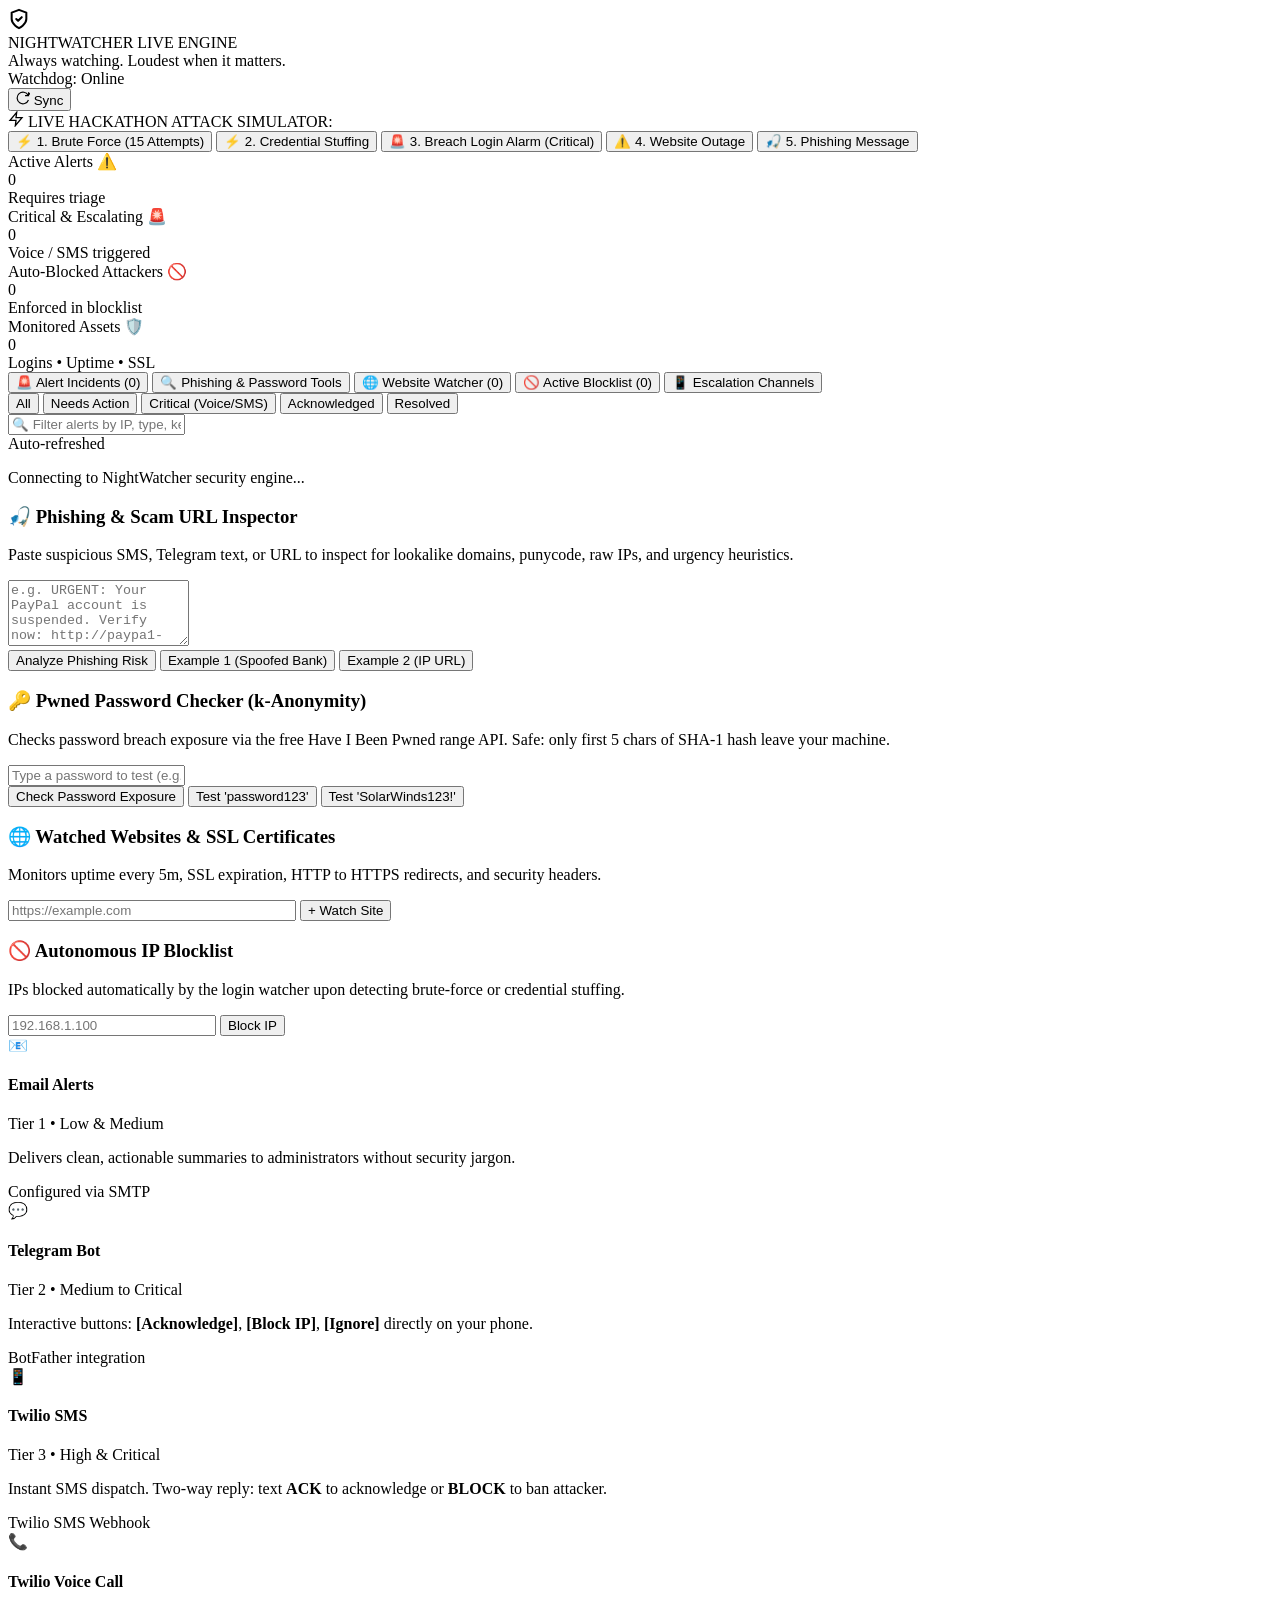
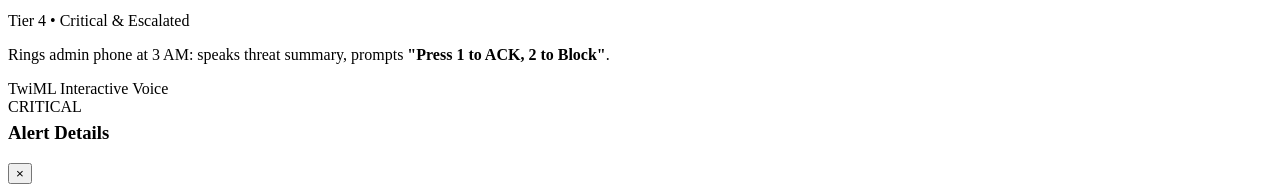
==== app/dashboard/templates/index.html @ 1081cd47 "docs: master audit, decision records, and audit tooling" ====
<!DOCTYPE html>
<html lang="en">
<head>
  <meta charset="UTF-8">
  <meta name="viewport" content="width=device-width, initial-scale=1.0">
  <title>NightWatcher — Always Watching. Loudest When It Matters.</title>
  <link rel="preconnect" href="https://fonts.googleapis.com">
  <link rel="preconnect" href="https://fonts.gstatic.com" crossorigin>
  <link href="https://fonts.googleapis.com/css2?family=Plus+Jakarta+Sans:wght@400;500;600;700;800&family=JetBrains+Mono:wght@400;500;600&display=swap" rel="stylesheet">
  <link rel="stylesheet" href="/static/style.css">
</head>
<body>
  <div class="app-layout">
    <!-- Top Navigation Bar -->
    <header class="top-nav">
      <div class="brand">
        <div class="logo-shield">
          <svg viewBox="0 0 24 24" width="22" height="22" fill="none" stroke="currentColor" stroke-width="2.2" stroke-linecap="round" stroke-linejoin="round">
            <path d="M12 22s8-4 8-10V5l-8-3-8 3v7c0 6 8 10 8 10z"/>
            <path d="m9 12 2 2 4-4"/>
          </svg>
        </div>
        <div>
          <div class="brand-title">
            <span class="brand-name">NIGHTWATCHER</span>
            <span class="badge-live"><span class="pulse-dot"></span> LIVE ENGINE</span>
          </div>
          <div class="brand-sub">Always watching. Loudest when it matters.</div>
        </div>
      </div>

      <div class="nav-controls">
        <div class="status-indicator online">
          <span class="status-ring"></span>
          <span>Watchdog: Online</span>
        </div>
        <button id="btn-refresh" class="btn btn-secondary btn-sm" onclick="fetchDashboardData()">
          <svg viewBox="0 0 24 24" width="14" height="14" fill="none" stroke="currentColor" stroke-width="2">
            <path d="M21.5 2v6h-6M21.34 15.57a10 10 0 1 1-.57-8.38l5.67-5.67"/>
          </svg>
          Sync
        </button>
      </div>
    </header>

    <!-- Hackathon Demo Simulation Bar -->
    <section class="demo-bar">
      <div class="demo-bar-label">
        <svg viewBox="0 0 24 24" width="16" height="16" fill="none" stroke="currentColor" stroke-width="2">
          <polygon points="13 2 3 14 12 14 11 22 21 10 12 10 13 2"/>
        </svg>
        <span>LIVE HACKATHON ATTACK SIMULATOR:</span>
      </div>
      <div class="demo-actions">
        <button class="btn btn-demo btn-demo-brute" onclick="runAttackSim('brute_force')">
          ⚡ 1. Brute Force (15 Attempts)
        </button>
        <button class="btn btn-demo btn-demo-stuff" onclick="runAttackSim('credential_stuffing')">
          ⚡ 2. Credential Stuffing
        </button>
        <button class="btn btn-demo btn-demo-crit" onclick="runAttackSim('login_success_after_brute')">
          🚨 3. Breach Login Alarm (Critical)
        </button>
        <button class="btn btn-demo btn-demo-down" onclick="runAttackSim('site_down')">
          ⚠️ 4. Website Outage
        </button>
        <button class="btn btn-demo btn-demo-phish" onclick="runAttackSim('phishing')">
          🎣 5. Phishing Message
        </button>
      </div>
    </section>

    <!-- Metrics Stat Cards -->
    <section class="metrics-grid">
      <div class="metric-card active-card">
        <div class="metric-header">
          <span class="metric-title">Active Alerts</span>
          <span class="metric-icon icon-yellow">⚠️</span>
        </div>
        <div class="metric-value" id="stat-active">0</div>
        <div class="metric-foot" id="stat-active-sub">Requires triage</div>
      </div>

      <div class="metric-card critical-card">
        <div class="metric-header">
          <span class="metric-title">Critical & Escalating</span>
          <span class="metric-icon icon-red">🚨</span>
        </div>
        <div class="metric-value" id="stat-critical">0</div>
        <div class="metric-foot" id="stat-escalation-sub">Voice / SMS triggered</div>
      </div>

      <div class="metric-card blocked-card">
        <div class="metric-header">
          <span class="metric-title">Auto-Blocked Attackers</span>
          <span class="metric-icon icon-purple">🚫</span>
        </div>
        <div class="metric-value" id="stat-blocked">0</div>
        <div class="metric-foot">Enforced in blocklist</div>
      </div>

      <div class="metric-card sites-card">
        <div class="metric-header">
          <span class="metric-title">Monitored Assets</span>
          <span class="metric-icon icon-green">🛡️</span>
        </div>
        <div class="metric-value" id="stat-sites">0</div>
        <div class="metric-foot" id="stat-sites-sub">Logins • Uptime • SSL</div>
      </div>
    </section>

    <!-- Main Content Navigation Tabs -->
    <div class="tab-nav">
      <button class="tab-btn active" onclick="switchTab('tab-alerts')">
        🚨 Alert Incidents (<span id="tab-count-alerts">0</span>)
      </button>
      <button class="tab-btn" onclick="switchTab('tab-tools')">
        🔍 Phishing & Password Tools
      </button>
      <button class="tab-btn" onclick="switchTab('tab-sites')">
        🌐 Website Watcher (<span id="tab-count-sites">0</span>)
      </button>
      <button class="tab-btn" onclick="switchTab('tab-blocklist')">
        🚫 Active Blocklist (<span id="tab-count-block">0</span>)
      </button>
      <button class="tab-btn" onclick="switchTab('tab-channels')">
        📱 Escalation Channels
      </button>
    </div>

    <!-- TAB 1: ALERTS FEED -->
    <main id="tab-alerts" class="tab-panel active">
      <div class="panel-header">
        <div class="filter-group">
          <button class="filter-pill active" onclick="filterAlerts('all')">All</button>
          <button class="filter-pill" onclick="filterAlerts('active')">Needs Action</button>
          <button class="filter-pill" onclick="filterAlerts('critical')">Critical (Voice/SMS)</button>
          <button class="filter-pill" onclick="filterAlerts('acknowledged')">Acknowledged</button>
          <button class="filter-pill" onclick="filterAlerts('resolved')">Resolved</button>
        </div>
        <div class="search-box">
          <input type="text" id="alert-search-input" placeholder="🔍 Filter alerts by IP, type, keyword..." class="form-input search-input" oninput="handleAlertSearch(this.value)">
        </div>
        <div class="feed-status-text" id="feed-last-updated">Auto-refreshed</div>
      </div>

      <div id="alerts-container" class="alerts-list">
        <div class="loading-state">
          <div class="spinner"></div>
          <p>Connecting to NightWatcher security engine...</p>
        </div>
      </div>
    </main>

    <!-- TAB 2: INTERACTIVE TOOLS -->
    <div id="tab-tools" class="tab-panel">
      <div class="tools-grid">
        <!-- Phishing Inspector -->
        <div class="tool-card">
          <div class="tool-head">
            <h3>🎣 Phishing & Scam URL Inspector</h3>
            <p>Paste suspicious SMS, Telegram text, or URL to inspect for lookalike domains, punycode, raw IPs, and urgency heuristics.</p>
          </div>
          <div class="tool-body">
            <textarea id="phish-input" placeholder="e.g. URGENT: Your PayPal account is suspended. Verify now: http://paypa1-secure-login.xyz/auth" rows="4"></textarea>
            <div class="tool-action-row">
              <button class="btn btn-primary" onclick="inspectPhishing()">
                Analyze Phishing Risk
              </button>
              <button class="btn btn-secondary btn-sm" onclick="setPhishExample(1)">Example 1 (Spoofed Bank)</button>
              <button class="btn btn-secondary btn-sm" onclick="setPhishExample(2)">Example 2 (IP URL)</button>
            </div>
            <div id="phish-result" class="tool-output-box" style="display: none;"></div>
          </div>
        </div>

        <!-- Password Pwned Checker -->
        <div class="tool-card">
          <div class="tool-head">
            <h3>🔑 Pwned Password Checker (k-Anonymity)</h3>
            <p>Checks password breach exposure via the free Have I Been Pwned range API. Safe: only first 5 chars of SHA-1 hash leave your machine.</p>
          </div>
          <div class="tool-body">
            <input type="text" id="pwd-input" placeholder="Type a password to test (e.g. password123, hunter2, Tr0ub4dor&3)" class="form-input">
            <div class="tool-action-row">
              <button class="btn btn-primary" onclick="inspectPassword()">
                Check Password Exposure
              </button>
              <button class="btn btn-secondary btn-sm" onclick="setPwdExample('password123')">Test 'password123'</button>
              <button class="btn btn-secondary btn-sm" onclick="setPwdExample('SolarWinds123!')">Test 'SolarWinds123!'</button>
            </div>
            <div id="pwd-result" class="tool-output-box" style="display: none;"></div>
          </div>
        </div>
      </div>
    </div>

    <!-- TAB 3: WEBSITES -->
    <div id="tab-sites" class="tab-panel">
      <div class="card p-20 mb-20">
        <div class="flex-between">
          <div>
            <h3>🌐 Watched Websites & SSL Certificates</h3>
            <p class="text-muted">Monitors uptime every 5m, SSL expiration, HTTP to HTTPS redirects, and security headers.</p>
          </div>
          <div class="flex-gap">
            <input type="text" id="new-site-url" placeholder="https://example.com" class="form-input" style="width:280px;">
            <button class="btn btn-primary" onclick="addWatchedSite()">+ Watch Site</button>
          </div>
        </div>
      </div>
      <div id="sites-container" class="sites-grid"></div>
    </div>

    <!-- TAB 4: BLOCKLIST -->
    <div id="tab-blocklist" class="tab-panel">
      <div class="card p-20 mb-20">
        <div class="flex-between">
          <div>
            <h3>🚫 Autonomous IP Blocklist</h3>
            <p class="text-muted">IPs blocked automatically by the login watcher upon detecting brute-force or credential stuffing.</p>
          </div>
          <div class="flex-gap">
            <input type="text" id="manual-block-ip" placeholder="192.168.1.100" class="form-input" style="width:200px;">
            <button class="btn btn-danger" onclick="manualBlockIP()">Block IP</button>
          </div>
        </div>
      </div>
      <div id="blocklist-container"></div>
    </div>

    <!-- TAB 5: ESCALATION CHANNELS -->
    <div id="tab-channels" class="tab-panel">
      <div class="channels-matrix">
        <div class="channel-card">
          <div class="channel-icon icon-blue">📧</div>
          <h4>Email Alerts</h4>
          <span class="channel-badge tier-low">Tier 1 • Low & Medium</span>
          <p>Delivers clean, actionable summaries to administrators without security jargon.</p>
          <div class="channel-status" id="cfg-email-status">Configured via SMTP</div>
        </div>

        <div class="channel-card">
          <div class="channel-icon icon-yellow">💬</div>
          <h4>Telegram Bot</h4>
          <span class="channel-badge tier-med">Tier 2 • Medium to Critical</span>
          <p>Interactive buttons: <b>[Acknowledge]</b>, <b>[Block IP]</b>, <b>[Ignore]</b> directly on your phone.</p>
          <div class="channel-status" id="cfg-tg-status">BotFather integration</div>
        </div>

        <div class="channel-card">
          <div class="channel-icon icon-orange">📱</div>
          <h4>Twilio SMS</h4>
          <span class="channel-badge tier-high">Tier 3 • High & Critical</span>
          <p>Instant SMS dispatch. Two-way reply: text <b>ACK</b> to acknowledge or <b>BLOCK</b> to ban attacker.</p>
          <div class="channel-status" id="cfg-sms-status">Twilio SMS Webhook</div>
        </div>

        <div class="channel-card">
          <div class="channel-icon icon-red">📞</div>
          <h4>Twilio Voice Call</h4>
          <span class="channel-badge tier-crit">Tier 4 • Critical & Escalated</span>
          <p>Rings admin phone at 3 AM: speaks threat summary, prompts <b>"Press 1 to ACK, 2 to Block"</b>.</p>
          <div class="channel-status" id="cfg-voice-status">TwiML Interactive Voice</div>
        </div>
      </div>
    </div>

  </div>

  <!-- Detail Modal -->
  <div id="alert-modal" class="modal-backdrop" onclick="closeModal(event)">
    <div class="modal-window" onclick="event.stopPropagation()">
      <div class="modal-header">
        <div>
          <span id="modal-severity-badge" class="severity-badge">CRITICAL</span>
          <h3 id="modal-title" style="margin-top:6px;">Alert Details</h3>
        </div>
        <button class="btn-close" onclick="closeModal()">&times;</button>
      </div>
      <div class="modal-body" id="modal-content"></div>
      <div class="modal-footer" id="modal-actions"></div>
    </div>
  </div>

  <div id="toast-container" class="toast-container"></div>

  <script src="/static/app.js"></script>
</body>
</html>
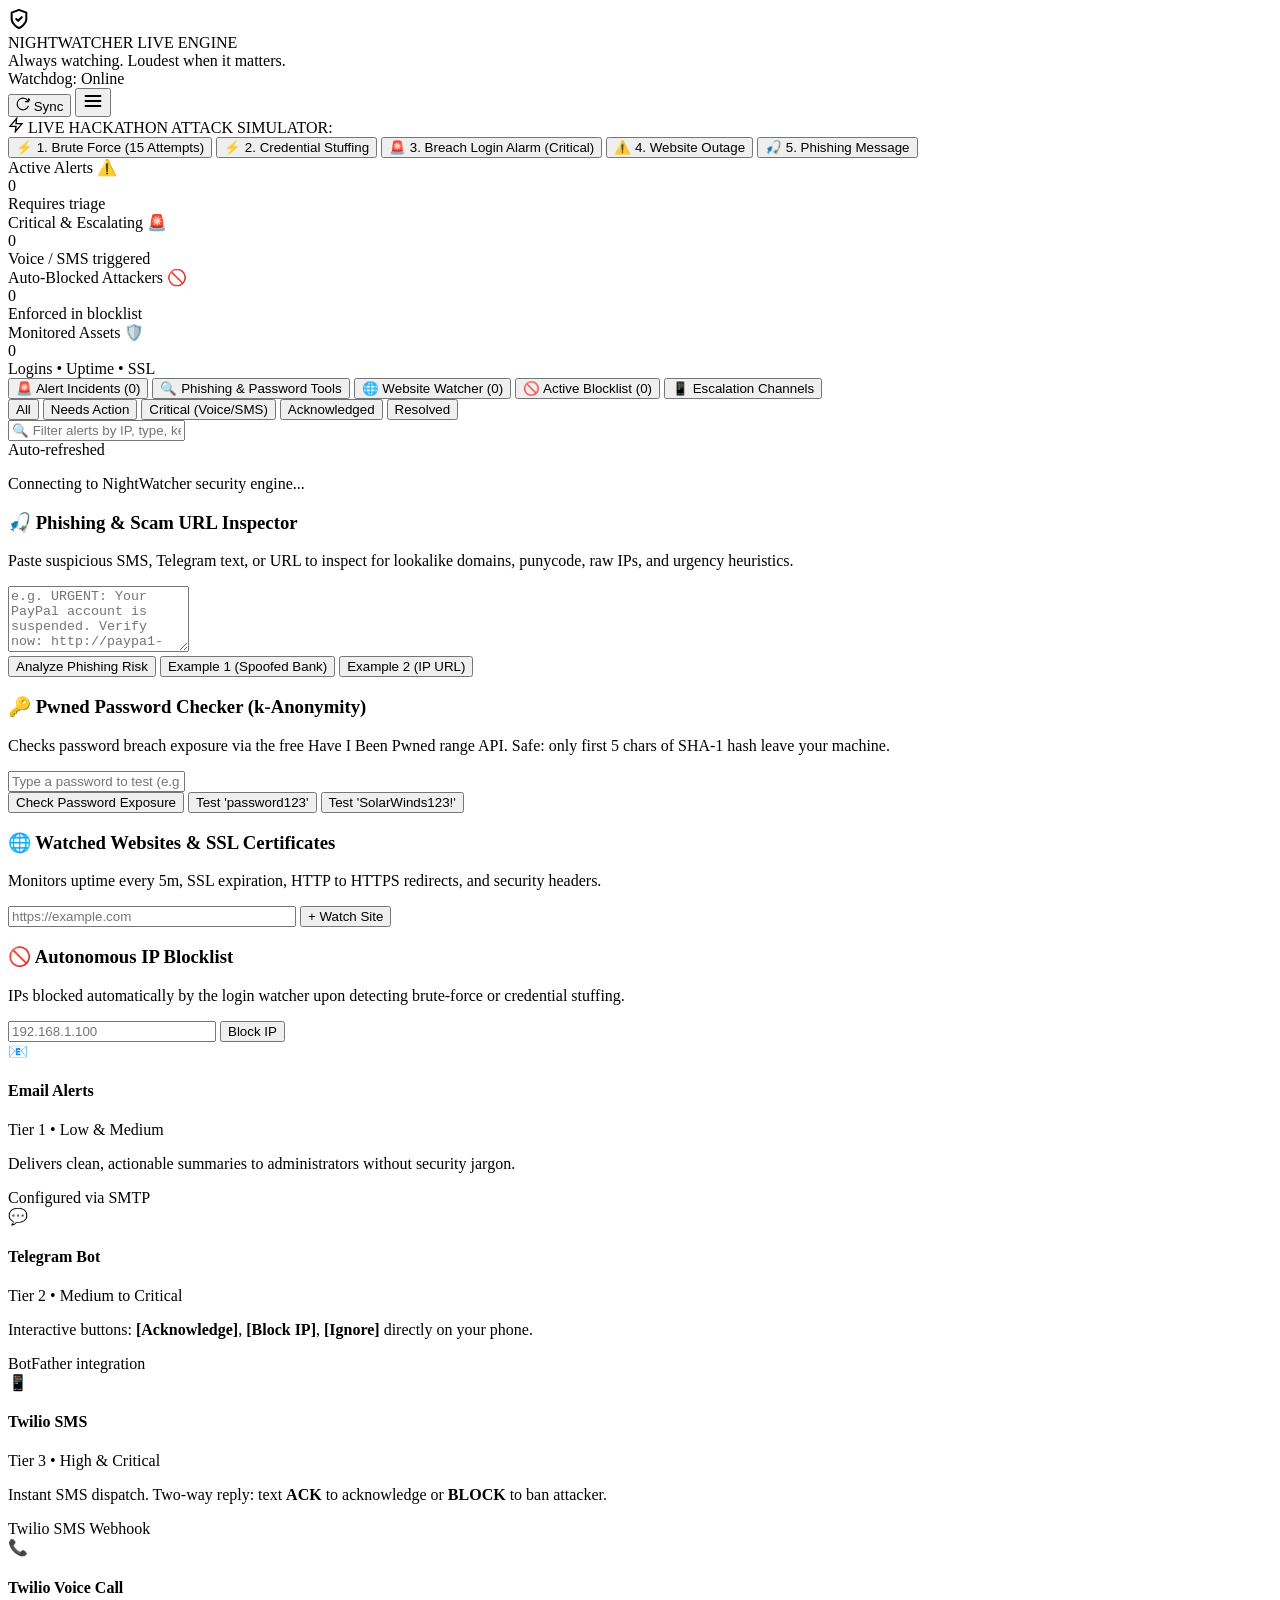
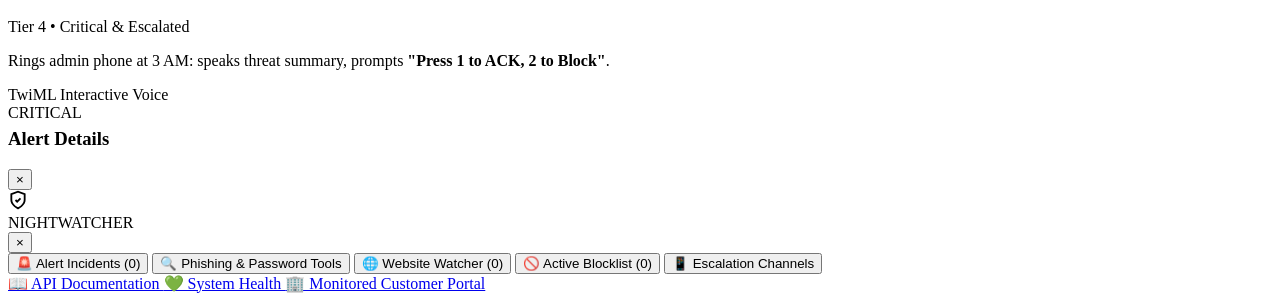
==== commit 3ff39a98: "feat(polish-a): layout, responsive overflow prevention, and mobile navigation drawer" ====
--- a/app/dashboard/templates/index.html
+++ b/app/dashboard/templates/index.html
@@ -40,6 +40,13 @@
           </svg>
           Sync
         </button>
+        <button id="btn-mobile-menu" class="btn-hamburger" onclick="toggleMobileMenu()" aria-label="Toggle Navigation Menu" aria-expanded="false">
+          <svg viewBox="0 0 24 24" width="20" height="20" fill="none" stroke="currentColor" stroke-width="2.2" stroke-linecap="round" stroke-linejoin="round">
+            <line x1="3" y1="12" x2="21" y2="12"></line>
+            <line x1="3" y1="6" x2="21" y2="6"></line>
+            <line x1="3" y1="18" x2="21" y2="18"></line>
+          </svg>
+        </button>
       </div>
     </header>
 
@@ -283,6 +290,50 @@
     </div>
   </div>
 
+  <!-- Mobile Navigation Drawer & Backdrop -->
+  <div id="mobile-drawer-overlay" class="drawer-overlay" onclick="closeMobileMenu()"></div>
+  <aside id="mobile-nav-drawer" class="mobile-drawer" aria-label="Mobile Navigation">
+    <div class="drawer-header">
+      <div class="brand">
+        <div class="logo-shield">
+          <svg viewBox="0 0 24 24" width="20" height="20" fill="none" stroke="currentColor" stroke-width="2.2">
+            <path d="M12 22s8-4 8-10V5l-8-3-8 3v7c0 6 8 10 8 10z"/>
+            <path d="m9 12 2 2 4-4"/>
+          </svg>
+        </div>
+        <span class="brand-name">NIGHTWATCHER</span>
+      </div>
+      <button class="btn-close" onclick="closeMobileMenu()" aria-label="Close navigation menu">&times;</button>
+    </div>
+    <nav class="drawer-links">
+      <button class="drawer-link active" onclick="switchTabAndClose('tab-alerts')">
+        🚨 Alert Incidents (<span id="drawer-count-alerts">0</span>)
+      </button>
+      <button class="drawer-link" onclick="switchTabAndClose('tab-tools')">
+        🔍 Phishing & Password Tools
+      </button>
+      <button class="drawer-link" onclick="switchTabAndClose('tab-sites')">
+        🌐 Website Watcher (<span id="drawer-count-sites">0</span>)
+      </button>
+      <button class="drawer-link" onclick="switchTabAndClose('tab-blocklist')">
+        🚫 Active Blocklist (<span id="drawer-count-block">0</span>)
+      </button>
+      <button class="drawer-link" onclick="switchTabAndClose('tab-channels')">
+        📱 Escalation Channels
+      </button>
+      <div class="drawer-divider"></div>
+      <a href="/docs" class="drawer-link external-link" target="_blank">
+        📖 API Documentation
+      </a>
+      <a href="/health" class="drawer-link external-link" target="_blank">
+        💚 System Health
+      </a>
+      <a href="http://localhost:8001/" class="drawer-link external-link" target="_blank">
+        🏢 Monitored Customer Portal
+      </a>
+    </nav>
+  </aside>
+
   <div id="toast-container" class="toast-container"></div>
 
   <script src="/static/app.js"></script>
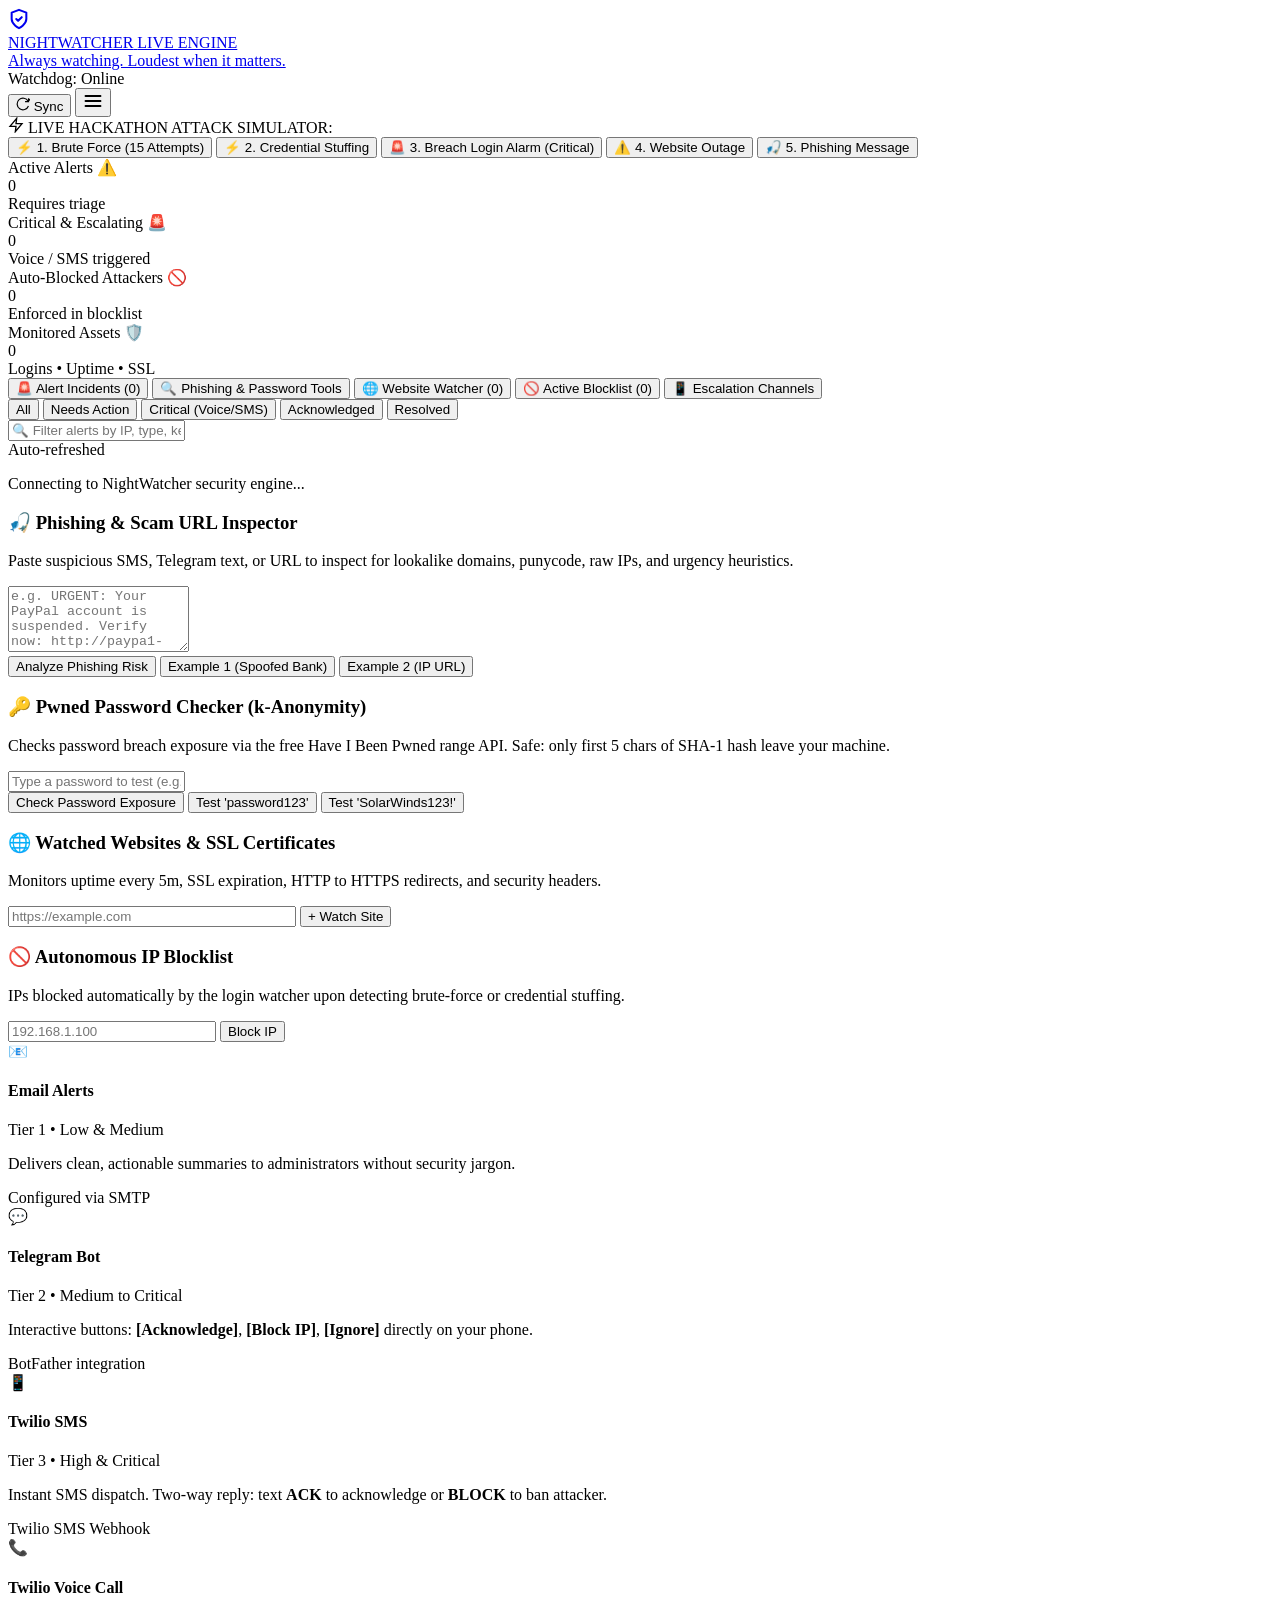
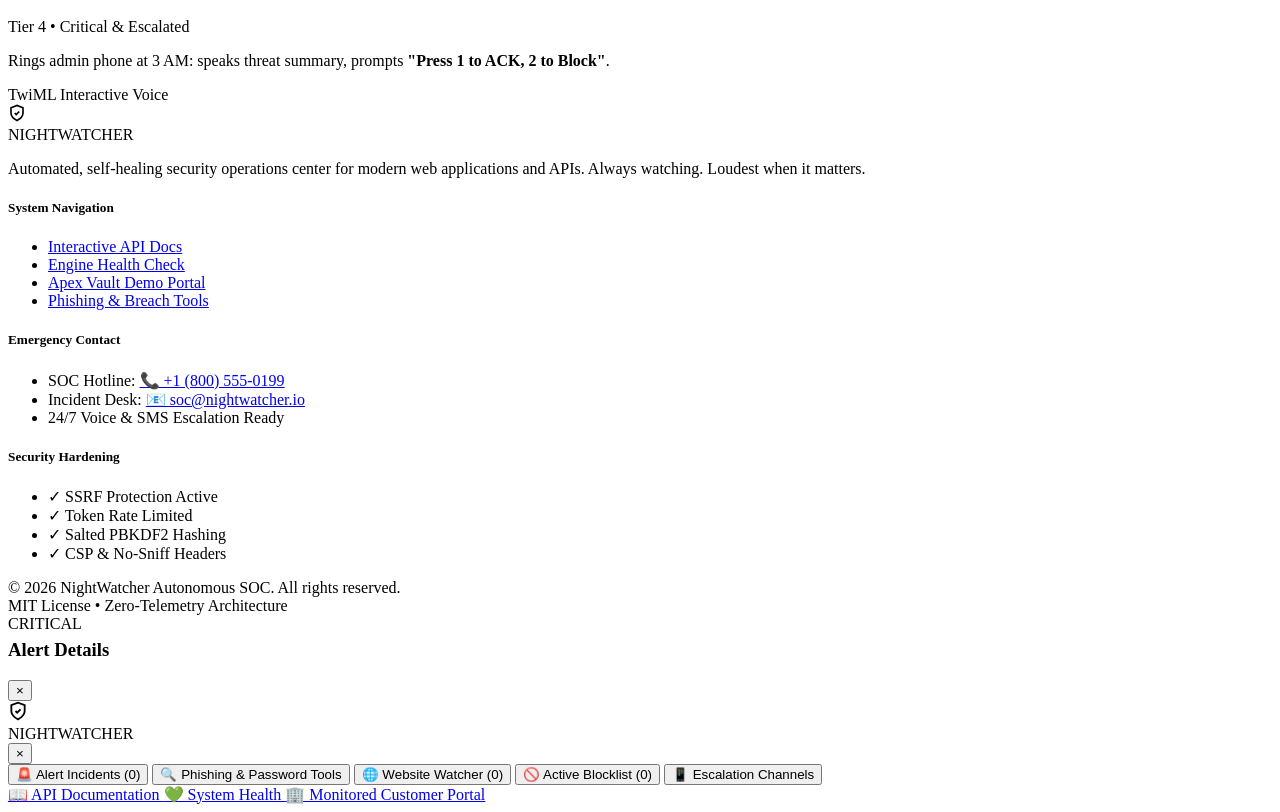
==== commit 1ec7c528: "feat(polish-b): favicon, clickable contacts, footer links, and clickable brand" ====
--- a/app/dashboard/templates/index.html
+++ b/app/dashboard/templates/index.html
@@ -3,7 +3,14 @@
 <head>
   <meta charset="UTF-8">
   <meta name="viewport" content="width=device-width, initial-scale=1.0">
+  <meta name="description" content="NightWatcher — Automated, self-healing security operations center. Monitors brute-force logins, website uptime & SSL, suspicious phishing messages, and leaked credentials with autonomous auto-blocking.">
+  <meta name="theme-color" content="#090d16">
+  <meta property="og:title" content="NightWatcher — Always Watching. Loudest When It Matters.">
+  <meta property="og:description" content="Autonomous cybersecurity watchdog with tiered escalation: Email, Telegram, SMS & Voice Calls.">
+  <meta property="og:type" content="website">
   <title>NightWatcher — Always Watching. Loudest When It Matters.</title>
+  <link rel="icon" type="image/svg+xml" href="/static/favicon.svg">
+  <link rel="alternate icon" href="/favicon.ico">
   <link rel="preconnect" href="https://fonts.googleapis.com">
   <link rel="preconnect" href="https://fonts.gstatic.com" crossorigin>
   <link href="https://fonts.googleapis.com/css2?family=Plus+Jakarta+Sans:wght@400;500;600;700;800&family=JetBrains+Mono:wght@400;500;600&display=swap" rel="stylesheet">
@@ -13,7 +20,7 @@
   <div class="app-layout">
     <!-- Top Navigation Bar -->
     <header class="top-nav">
-      <div class="brand">
+      <a href="/" class="brand" aria-label="NightWatcher Home — Return to top" onclick="if(window.location.pathname === '/' || window.location.pathname === '/dashboard') { window.scrollTo({top: 0, behavior: 'smooth'}); return false; }">
         <div class="logo-shield">
           <svg viewBox="0 0 24 24" width="22" height="22" fill="none" stroke="currentColor" stroke-width="2.2" stroke-linecap="round" stroke-linejoin="round">
             <path d="M12 22s8-4 8-10V5l-8-3-8 3v7c0 6 8 10 8 10z"/>
@@ -27,7 +34,7 @@
           </div>
           <div class="brand-sub">Always watching. Loudest when it matters.</div>
         </div>
-      </div>
+      </a>
 
       <div class="nav-controls">
         <div class="status-indicator online">
@@ -271,7 +278,67 @@
           <div class="channel-status" id="cfg-voice-status">TwiML Interactive Voice</div>
         </div>
       </div>
-    </div>
+    <!-- Modern Responsive Footer -->
+    <footer class="app-footer">
+      <div class="footer-grid">
+        <div class="footer-col brand-col">
+          <div class="footer-brand">
+            <div class="logo-shield-sm">
+              <svg viewBox="0 0 24 24" width="18" height="18" fill="none" stroke="currentColor" stroke-width="2.2">
+                <path d="M12 22s8-4 8-10V5l-8-3-8 3v7c0 6 8 10 8 10z"/>
+                <path d="m9 12 2 2 4-4"/>
+              </svg>
+            </div>
+            <span class="footer-brand-title">NIGHTWATCHER</span>
+          </div>
+          <p class="footer-desc">Automated, self-healing security operations center for modern web applications and APIs. Always watching. Loudest when it matters.</p>
+        </div>
+
+        <div class="footer-col">
+          <h5>System Navigation</h5>
+          <ul class="footer-links">
+            <li><a href="/docs" target="_blank" rel="noopener">Interactive API Docs</a></li>
+            <li><a href="/health" target="_blank" rel="noopener">Engine Health Check</a></li>
+            <li><a href="http://localhost:8001/" target="_blank" rel="noopener">Apex Vault Demo Portal</a></li>
+            <li><a href="#tab-tools" onclick="switchTab('tab-tools')">Phishing & Breach Tools</a></li>
+          </ul>
+        </div>
+
+        <div class="footer-col">
+          <h5>Emergency Contact</h5>
+          <ul class="footer-links">
+            <li>
+              <span class="contact-label">SOC Hotline:</span>
+              <a href="tel:+18005550199" class="contact-link" onclick="copyToClipboard('+18005550199', 'Hotline')">📞 +1 (800) 555-0199</a>
+            </li>
+            <li>
+              <span class="contact-label">Incident Desk:</span>
+              <a href="mailto:soc@nightwatcher.io?subject=NightWatcher%20Security%20Incident%20Report" class="contact-link">📧 soc@nightwatcher.io</a>
+            </li>
+            <li><span class="contact-sub">24/7 Voice & SMS Escalation Ready</span></li>
+          </ul>
+        </div>
+
+        <div class="footer-col">
+          <h5>Security Hardening</h5>
+          <ul class="footer-links">
+            <li><span class="badge-secure">✓ SSRF Protection Active</span></li>
+            <li><span class="badge-secure">✓ Token Rate Limited</span></li>
+            <li><span class="badge-secure">✓ Salted PBKDF2 Hashing</span></li>
+            <li><span class="badge-secure">✓ CSP & No-Sniff Headers</span></li>
+          </ul>
+        </div>
+      </div>
+
+      <div class="footer-bottom">
+        <div>© <span id="copyright-year">2026</span> NightWatcher Autonomous SOC. All rights reserved.</div>
+        <div class="footer-legal-links">
+          <span>MIT License</span>
+          <span>•</span>
+          <span>Zero-Telemetry Architecture</span>
+        </div>
+      </div>
+    </footer>
 
   </div>
 
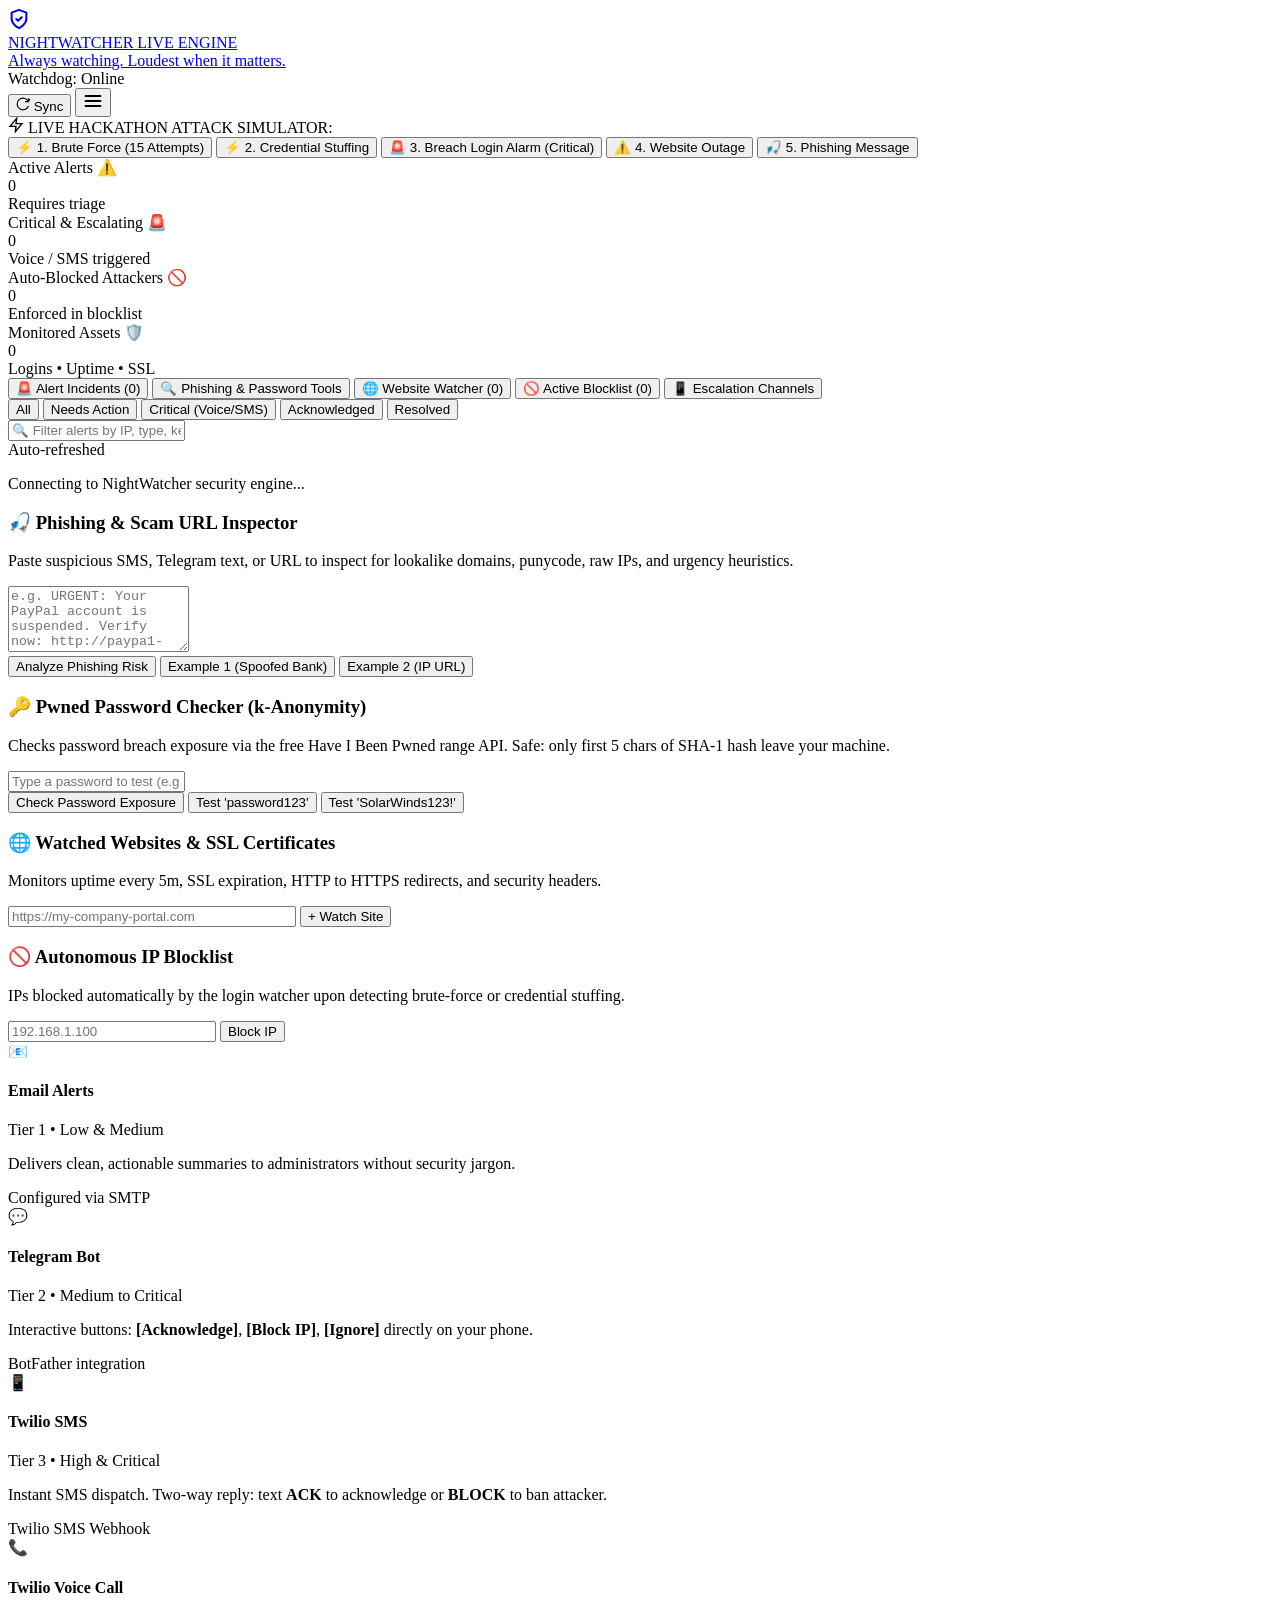
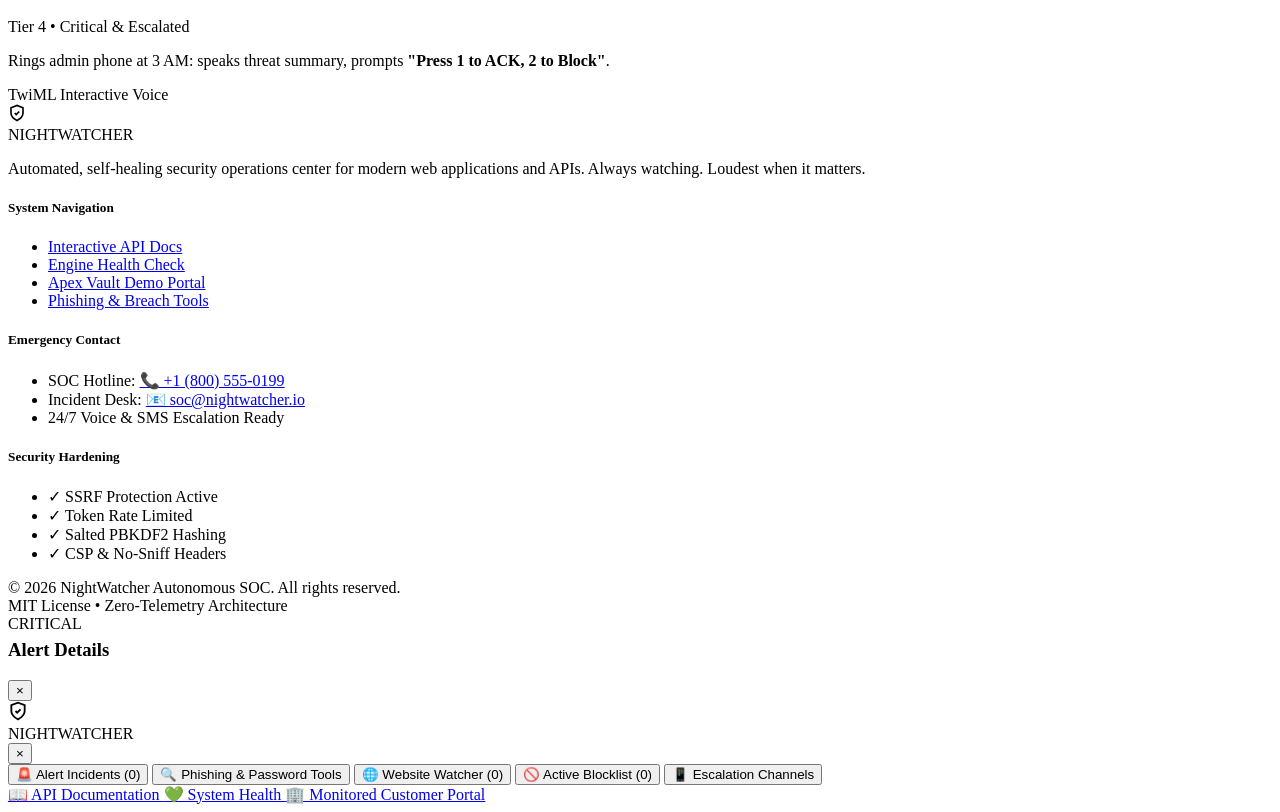
==== commit 9e315a1e: "feat(polish-d): dynamic titles, meta descriptions, dynamic copyright, and placeholder cleanup" ====
--- a/app/dashboard/templates/index.html
+++ b/app/dashboard/templates/index.html
@@ -218,7 +218,7 @@
             <p class="text-muted">Monitors uptime every 5m, SSL expiration, HTTP to HTTPS redirects, and security headers.</p>
           </div>
           <div class="flex-gap">
-            <input type="text" id="new-site-url" placeholder="https://example.com" class="form-input" style="width:280px;">
+            <input type="text" id="new-site-url" placeholder="https://my-company-portal.com" class="form-input" style="width:280px;">
             <button class="btn btn-primary" onclick="addWatchedSite()">+ Watch Site</button>
           </div>
         </div>
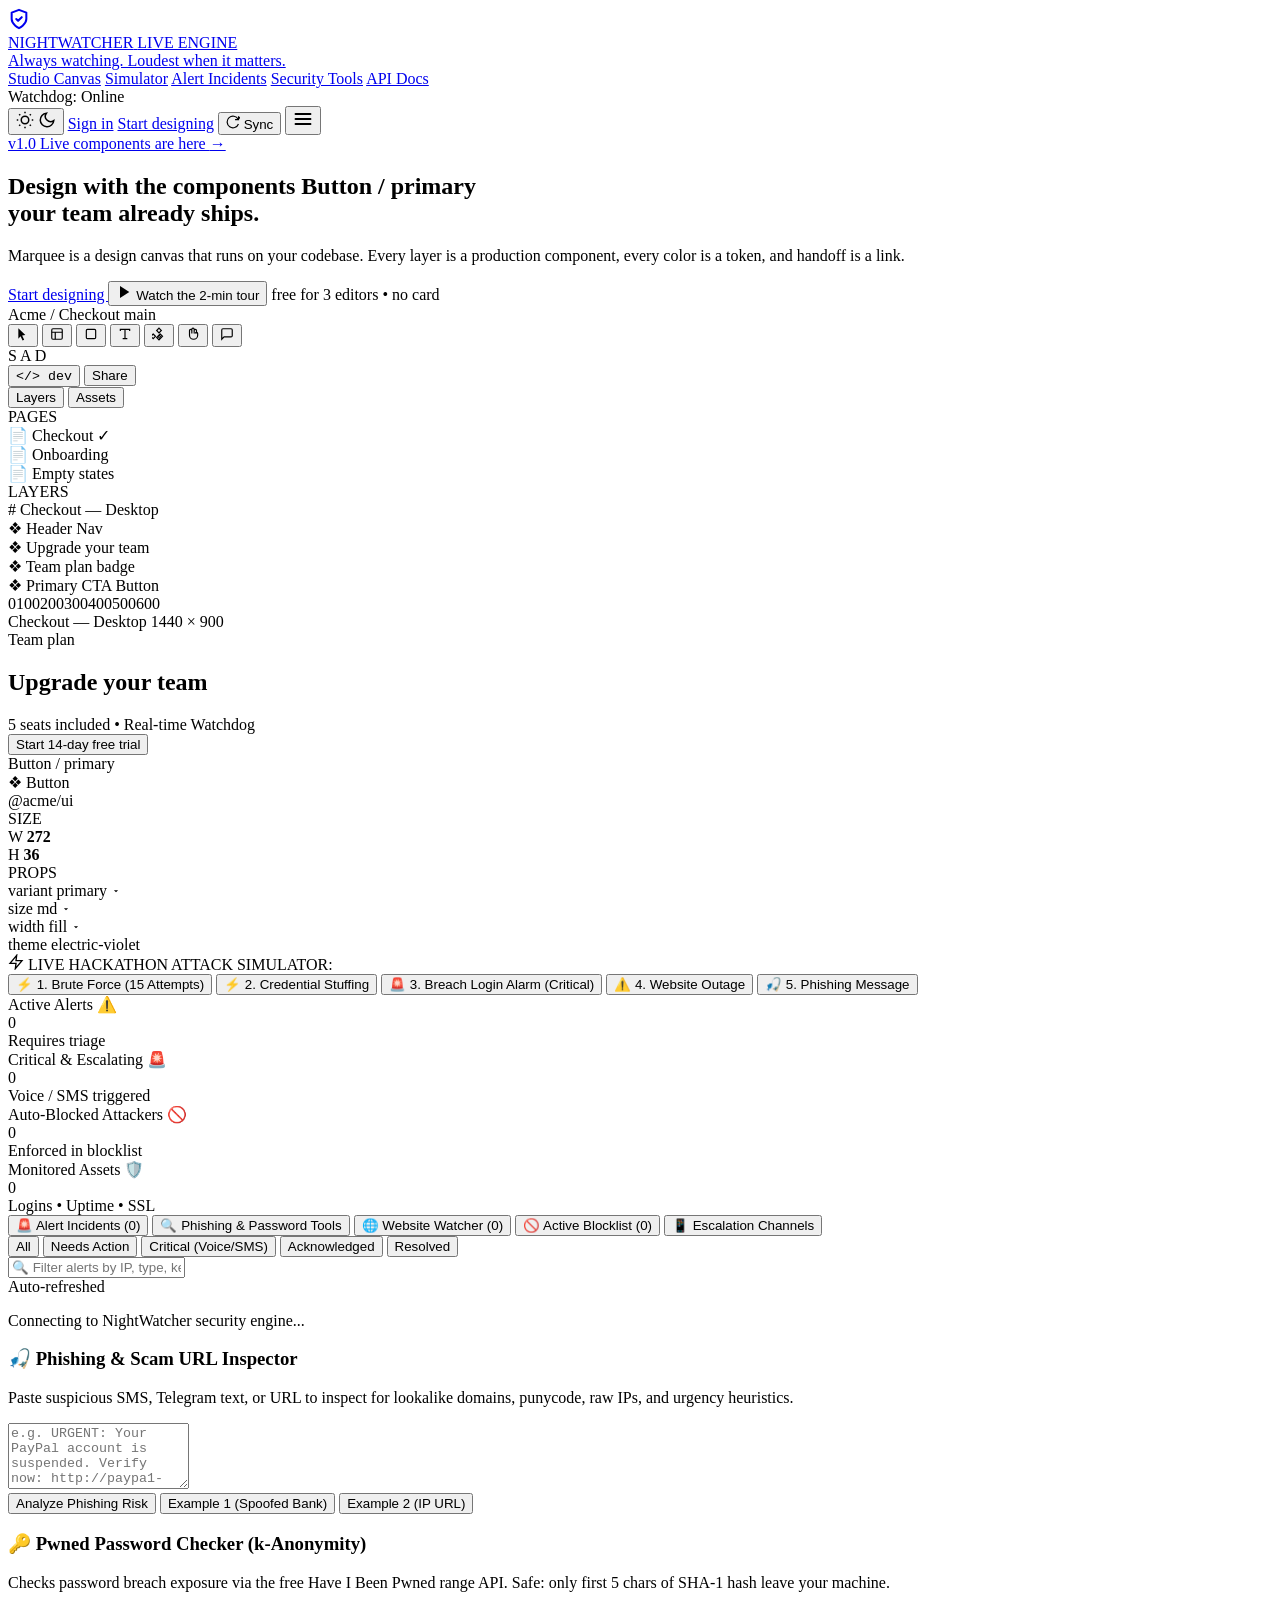
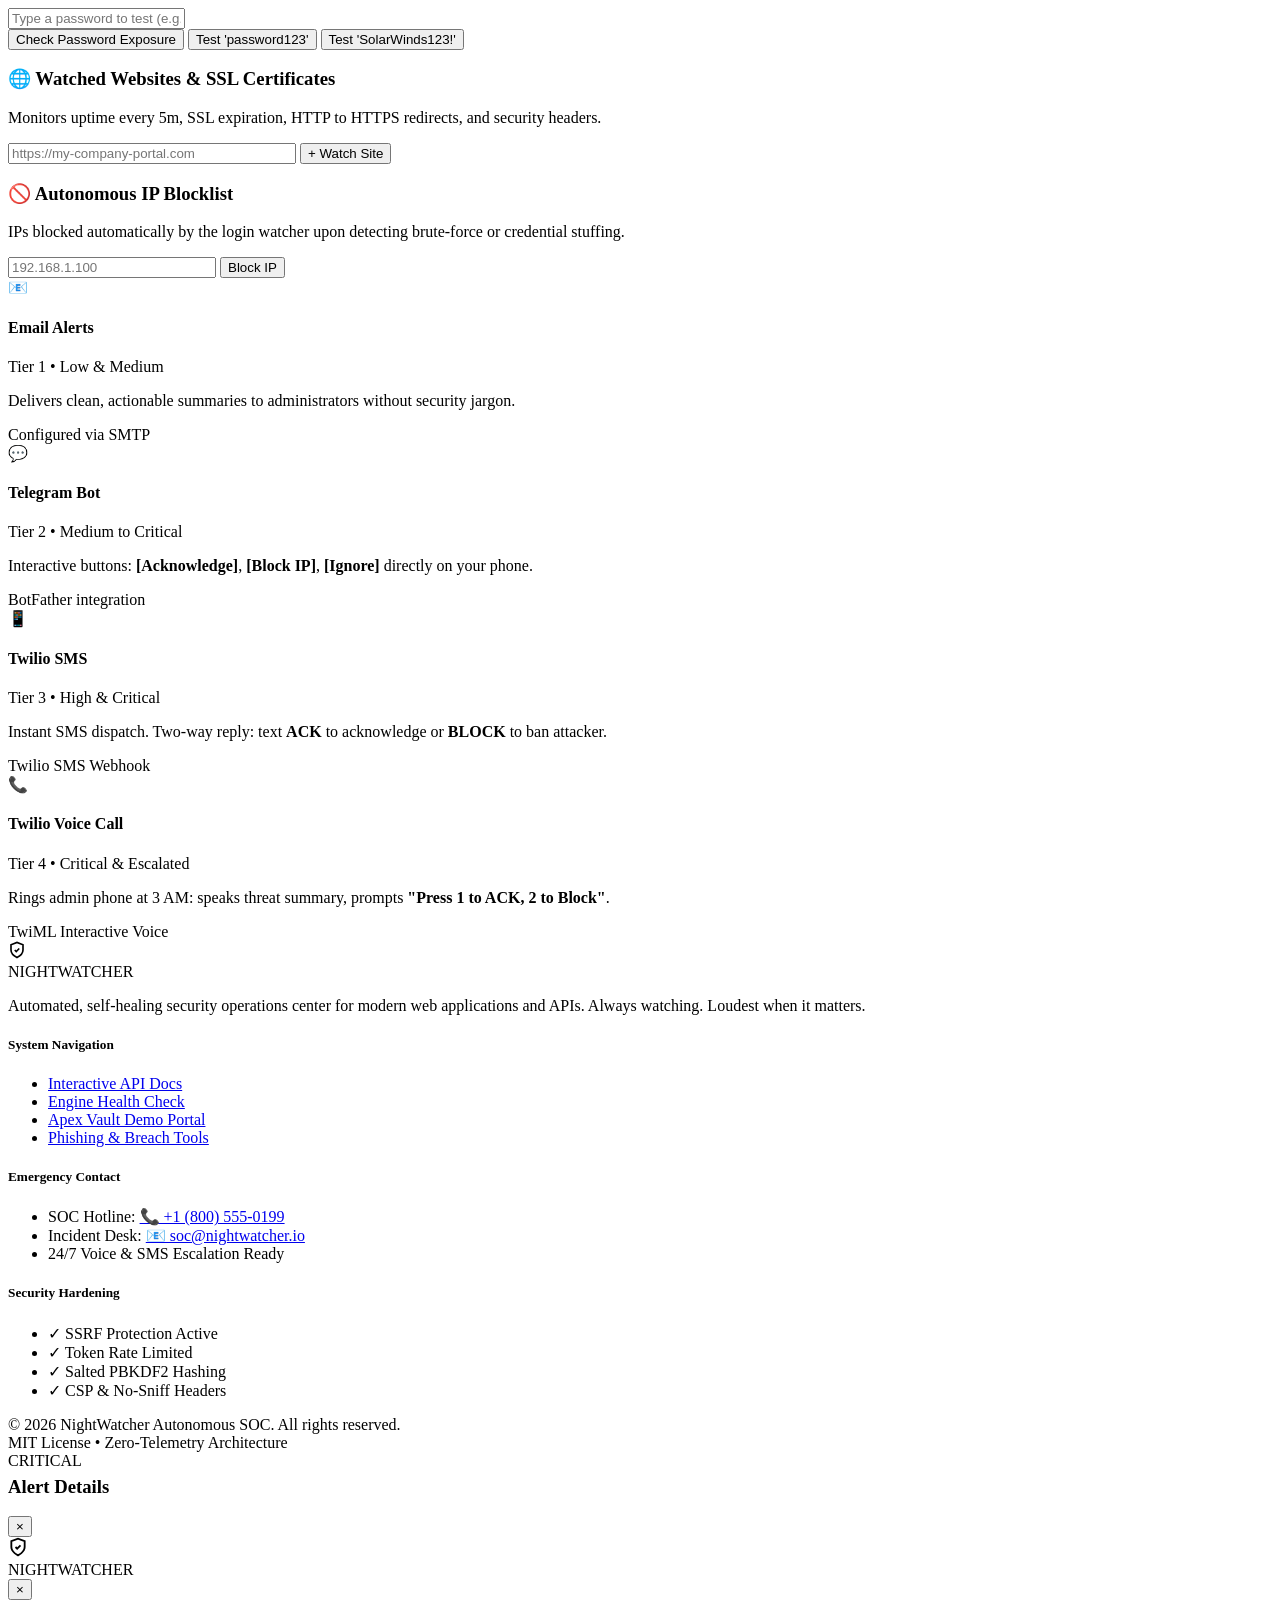
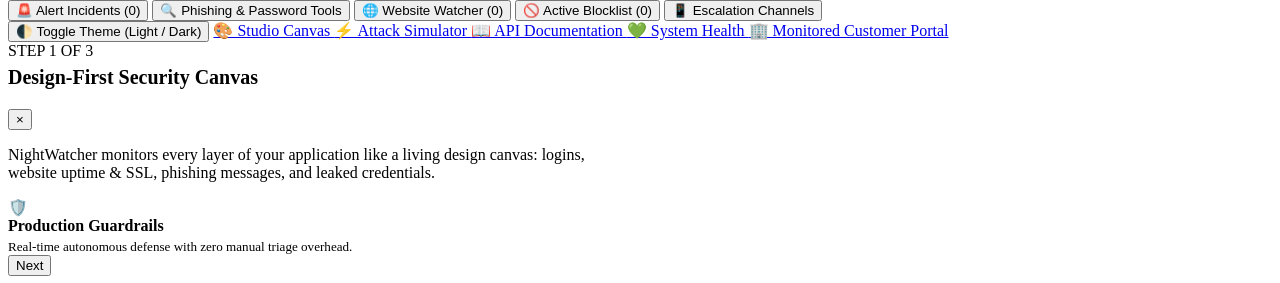
==== commit 11e537b3: "feat(ui): redesign landing page colors to electric blue-violet gradient with canvas preview and ligh" ====
--- a/app/dashboard/templates/index.html
+++ b/app/dashboard/templates/index.html
@@ -4,7 +4,16 @@
   <meta charset="UTF-8">
   <meta name="viewport" content="width=device-width, initial-scale=1.0">
   <meta name="description" content="NightWatcher — Automated, self-healing security operations center. Monitors brute-force logins, website uptime & SSL, suspicious phishing messages, and leaked credentials with autonomous auto-blocking.">
-  <meta name="theme-color" content="#090d16">
+  <meta name="theme-color" content="#070a13">
+  <meta name="color-scheme" content="dark light">
+  <script>
+    (function() {
+      try {
+        var savedTheme = localStorage.getItem('nw_theme') || 'dark';
+        document.documentElement.setAttribute('data-theme', savedTheme);
+      } catch (e) {}
+    })();
+  </script>
   <meta property="og:title" content="NightWatcher — Always Watching. Loudest When It Matters.">
   <meta property="og:description" content="Autonomous cybersecurity watchdog with tiered escalation: Email, Telegram, SMS & Voice Calls.">
   <meta property="og:type" content="website">
@@ -18,7 +27,7 @@
 </head>
 <body>
   <div class="app-layout">
-    <!-- Top Navigation Bar -->
+    <!-- Top Navigation Bar (Inspired by Marquee Studio) -->
     <header class="top-nav">
       <a href="/" class="brand" aria-label="NightWatcher Home — Return to top" onclick="if(window.location.pathname === '/' || window.location.pathname === '/dashboard') { window.scrollTo({top: 0, behavior: 'smooth'}); return false; }">
         <div class="logo-shield">
@@ -36,17 +45,49 @@
         </div>
       </a>
 
+      <!-- Desktop Navigation Menu -->
+      <nav class="desktop-nav-links" aria-label="Primary Navigation">
+        <a href="#hero-canvas" class="desktop-nav-link active-link">Studio Canvas</a>
+        <a href="#demo-simulator" class="desktop-nav-link" onclick="scrollToSim()">Simulator</a>
+        <a href="#tab-alerts" class="desktop-nav-link" onclick="switchTab('tab-alerts')">Alert Incidents</a>
+        <a href="#tab-tools" class="desktop-nav-link" onclick="switchTab('tab-tools')">Security Tools</a>
+        <a href="/docs" class="desktop-nav-link" target="_blank" rel="noopener">API Docs</a>
+      </nav>
+
       <div class="nav-controls">
         <div class="status-indicator online">
           <span class="status-ring"></span>
           <span>Watchdog: Online</span>
         </div>
-        <button id="btn-refresh" class="btn btn-secondary btn-sm" onclick="fetchDashboardData()">
+
+        <!-- Light / Dark Mode Toggle -->
+        <button id="theme-toggle" class="theme-toggle-btn" onclick="toggleTheme()" aria-label="Toggle Light and Dark Mode" title="Toggle Theme (Light / Dark)">
+          <svg class="theme-icon-sun" viewBox="0 0 24 24" width="18" height="18" fill="none" stroke="currentColor" stroke-width="2">
+            <circle cx="12" cy="12" r="5"></circle>
+            <line x1="12" y1="1" x2="12" y2="3"></line>
+            <line x1="12" y1="21" x2="12" y2="23"></line>
+            <line x1="4.22" y1="4.22" x2="5.64" y2="5.64"></line>
+            <line x1="18.36" y1="18.36" x2="19.78" y2="19.78"></line>
+            <line x1="1" y1="12" x2="3" y2="12"></line>
+            <line x1="21" y1="12" x2="23" y2="12"></line>
+            <line x1="4.22" y1="19.78" x2="5.64" y2="18.36"></line>
+            <line x1="18.36" y1="5.64" x2="19.78" y2="4.22"></line>
+          </svg>
+          <svg class="theme-icon-moon" viewBox="0 0 24 24" width="18" height="18" fill="none" stroke="currentColor" stroke-width="2">
+            <path d="M21 12.79A9 9 0 1 1 11.21 3 7 7 0 0 0 21 12.79z"></path>
+          </svg>
+        </button>
+
+        <a href="/docs" class="nav-signin-link" target="_blank" rel="noopener">Sign in</a>
+        <a href="#demo-simulator" class="nav-cta-btn" onclick="scrollToSim()">Start designing</a>
+
+        <button id="btn-refresh" class="btn btn-secondary btn-sm" onclick="fetchDashboardData()" title="Sync Live Data">
           <svg viewBox="0 0 24 24" width="14" height="14" fill="none" stroke="currentColor" stroke-width="2">
             <path d="M21.5 2v6h-6M21.34 15.57a10 10 0 1 1-.57-8.38l5.67-5.67"/>
           </svg>
           Sync
         </button>
+
         <button id="btn-mobile-menu" class="btn-hamburger" onclick="toggleMobileMenu()" aria-label="Toggle Navigation Menu" aria-expanded="false">
           <svg viewBox="0 0 24 24" width="20" height="20" fill="none" stroke="currentColor" stroke-width="2.2" stroke-linecap="round" stroke-linejoin="round">
             <line x1="3" y1="12" x2="21" y2="12"></line>
@@ -57,8 +98,183 @@
       </div>
     </header>
 
+    <!-- Hero Section (Aceternity UI Product Landing Page Redesign) -->
+    <section class="hero-section" id="hero-canvas">
+      <a href="#demo-simulator" class="hero-badge" onclick="scrollToSim()">
+        <span class="badge-tag">v1.0</span>
+        <span class="badge-text">Live components are here <span class="arrow">→</span></span>
+      </a>
+
+      <h1 class="hero-title">
+        Design with the 
+        <span class="hero-selection-box">
+          <span class="corner tl"></span>
+          <span class="corner tr"></span>
+          <span class="corner bl"></span>
+          <span class="corner br"></span>
+          <span class="selection-text">components</span>
+          <span class="selection-tag">Button / primary</span>
+        </span>
+        <br>your team already ships.
+      </h1>
+
+      <p class="hero-subtitle">
+        Marquee is a design canvas that runs on your codebase. Every layer is a production component, every color is a token, and handoff is a link.
+      </p>
+
+      <div class="hero-cta-group">
+        <a href="#demo-simulator" class="btn btn-hero-primary" onclick="scrollToSim()">
+          Start designing
+        </a>
+        <button class="btn btn-hero-secondary" onclick="openTourModal()">
+          <svg viewBox="0 0 24 24" width="16" height="16" fill="currentColor">
+            <polygon points="6 3 20 12 6 21 6 3"/>
+          </svg>
+          Watch the 2-min tour
+        </button>
+        <span class="hero-footnote">free for 3 editors • no card</span>
+      </div>
+
+      <!-- Interactive Design Canvas Preview Mockup -->
+      <div class="design-canvas-container">
+        <div class="canvas-window">
+          <!-- Canvas Topbar -->
+          <div class="canvas-topbar">
+            <div class="canvas-dots">
+              <span class="canvas-dot dot-red"></span>
+              <span class="canvas-dot dot-yellow"></span>
+              <span class="canvas-dot dot-green"></span>
+            </div>
+
+            <div class="canvas-breadcrumb">
+              <span class="crumb-org">Acme</span>
+              <span class="crumb-slash">/</span>
+              <span class="crumb-file">Checkout</span>
+              <span class="crumb-tag">main</span>
+            </div>
+
+            <!-- Center Canvas Tools -->
+            <div class="canvas-toolbar">
+              <button class="canvas-tool-btn active" title="Select (V)"><svg viewBox="0 0 24 24" width="14" height="14" fill="currentColor"><path d="M4 2l12 11.5-5.5 1.2 3.5 7.3-2.7 1.3-3.5-7.3L4 20z"/></svg></button>
+              <button class="canvas-tool-btn" title="Frame (F)"><svg viewBox="0 0 24 24" width="14" height="14" fill="none" stroke="currentColor" stroke-width="2"><rect x="3" y="3" width="18" height="18" rx="2"/><path d="M3 9h18M9 21V9"/></svg></button>
+              <button class="canvas-tool-btn" title="Rectangle (R)"><svg viewBox="0 0 24 24" width="14" height="14" fill="none" stroke="currentColor" stroke-width="2"><rect x="4" y="4" width="16" height="16" rx="2"/></svg></button>
+              <button class="canvas-tool-btn" title="Text (T)"><svg viewBox="0 0 24 24" width="14" height="14" fill="none" stroke="currentColor" stroke-width="2"><path d="M4 7V4h16v3M12 4v16M8 20h8"/></svg></button>
+              <button class="canvas-tool-btn" title="Component (C)"><svg viewBox="0 0 24 24" width="14" height="14" fill="none" stroke="currentColor" stroke-width="2"><path d="M12 2l4 4-4 4-4-4 4-4zM2 12l4 4-4 4-4-4 4-4zM12 14l4 4-4 4-4-4 4-4zM14 12l4 4-4 4-4-4 4-4z"/></svg></button>
+              <button class="canvas-tool-btn" title="Hand (H)"><svg viewBox="0 0 24 24" width="14" height="14" fill="none" stroke="currentColor" stroke-width="2"><path d="M18 11V6a2 2 0 0 0-4 0v5M14 10V4a2 2 0 0 0-4 0v7M10 10.5V6a2 2 0 0 0-4 0v8a7 7 0 0 0 14 0v-3a2 2 0 0 0-4 0"/></svg></button>
+              <button class="canvas-tool-btn" title="Comment (M)"><svg viewBox="0 0 24 24" width="14" height="14" fill="none" stroke="currentColor" stroke-width="2"><path d="M21 15a2 2 0 0 1-2 2H7l-4 4V5a2 2 0 0 1 2-2h14a2 2 0 0 1 2 2z"/></svg></button>
+            </div>
+
+            <!-- Right Controls -->
+            <div class="canvas-meta-actions">
+              <div class="canvas-avatar-stack">
+                <span class="avatar-circle av-1" title="Sarah (Lead Designer)">S</span>
+                <span class="avatar-circle av-2" title="Alex (SecOps)">A</span>
+                <span class="avatar-circle av-3" title="Dev (Frontend)">D</span>
+              </div>
+              <button class="canvas-dev-btn" onclick="showToast('Developer inspection mode active', 'info')" title="Toggle Code Mode"><code>&lt;/&gt; dev</code></button>
+              <button class="canvas-share-btn" onclick="copyToClipboard(window.location.href, 'Canvas Link')">Share</button>
+            </div>
+          </div>
+
+          <!-- Canvas Body Workspace -->
+          <div class="canvas-workspace">
+            <!-- Left Sidebar: Layers / Assets -->
+            <div class="canvas-pane-left">
+              <div class="pane-tabs">
+                <button class="pane-tab active">Layers</button>
+                <button class="pane-tab">Assets</button>
+              </div>
+              <div class="pane-group">
+                <div class="group-heading">PAGES</div>
+                <div class="tree-node active"><span class="tree-icon">📄</span> Checkout <span class="check-badge">✓</span></div>
+                <div class="tree-node"><span class="tree-icon">📄</span> Onboarding</div>
+                <div class="tree-node"><span class="tree-icon">📄</span> Empty states</div>
+              </div>
+              <div class="pane-group">
+                <div class="group-heading">LAYERS</div>
+                <div class="tree-node layer-root active"><span class="hash-icon">#</span> Checkout — Desktop</div>
+                <div class="tree-node indent-1"><span class="comp-icon">❖</span> Header Nav</div>
+                <div class="tree-node indent-1 active-layer"><span class="comp-icon">❖</span> Upgrade your team</div>
+                <div class="tree-node indent-2"><span class="comp-icon">❖</span> Team plan badge</div>
+                <div class="tree-node indent-2"><span class="comp-icon">❖</span> Primary CTA Button</div>
+              </div>
+            </div>
+
+            <!-- Center Artboard Stage -->
+            <div class="canvas-stage">
+              <div class="canvas-ruler-bar">
+                <span>0</span><span>100</span><span>200</span><span>300</span><span>400</span><span>500</span><span>600</span>
+              </div>
+              <div class="artboard-frame">
+                <div class="artboard-header">
+                  <span class="artboard-title">Checkout — Desktop</span>
+                  <span class="artboard-size">1440 × 900</span>
+                </div>
+                <!-- The Interactive Canvas Card -->
+                <div class="stage-card">
+                  <div class="stage-card-pill">
+                    <span class="pulse-dot-violet"></span> Team plan
+                  </div>
+                  <h2 class="stage-card-title">Upgrade your team</h2>
+                  <div class="stage-seats-count">5 seats included • Real-time Watchdog</div>
+                  <div class="stage-card-action">
+                    <div class="component-selection-wrapper">
+                      <div class="comp-corner c-tl"></div>
+                      <div class="comp-corner c-tr"></div>
+                      <div class="comp-corner c-bl"></div>
+                      <div class="comp-corner c-br"></div>
+                      <button class="stage-primary-btn" onclick="runAttackSim('brute_force')">
+                        Start 14-day free trial
+                      </button>
+                      <div class="floating-selection-badge">Button / primary</div>
+                    </div>
+                  </div>
+                </div>
+              </div>
+            </div>
+
+            <!-- Right Sidebar: Inspector -->
+            <div class="canvas-pane-right">
+              <div class="inspector-header">
+                <div class="inspector-title">
+                  <span class="inspector-symbol">❖</span> Button
+                </div>
+                <span class="inspector-pkg">@acme/ui</span>
+              </div>
+              <div class="inspector-block">
+                <div class="block-label">SIZE</div>
+                <div class="size-row">
+                  <div class="size-cell"><span>W</span> <b>272</b></div>
+                  <div class="size-cell"><span>H</span> <b>36</b></div>
+                </div>
+              </div>
+              <div class="inspector-block">
+                <div class="block-label">PROPS</div>
+                <div class="prop-item">
+                  <span class="prop-name">variant</span>
+                  <span class="prop-chip">primary <svg width="10" height="10" viewBox="0 0 24 24"><path fill="currentColor" d="M7 10l5 5 5-5z"/></svg></span>
+                </div>
+                <div class="prop-item">
+                  <span class="prop-name">size</span>
+                  <span class="prop-chip">md <svg width="10" height="10" viewBox="0 0 24 24"><path fill="currentColor" d="M7 10l5 5 5-5z"/></svg></span>
+                </div>
+                <div class="prop-item">
+                  <span class="prop-name">width</span>
+                  <span class="prop-chip">fill <svg width="10" height="10" viewBox="0 0 24 24"><path fill="currentColor" d="M7 10l5 5 5-5z"/></svg></span>
+                </div>
+                <div class="prop-item">
+                  <span class="prop-name">theme</span>
+                  <span class="prop-chip gradient-text-chip">electric-violet</span>
+                </div>
+              </div>
+            </div>
+          </div>
+        </div>
+      </div>
+    </section>
+
     <!-- Hackathon Demo Simulation Bar -->
-    <section class="demo-bar">
+    <section class="demo-bar" id="demo-simulator">
       <div class="demo-bar-label">
         <svg viewBox="0 0 24 24" width="16" height="16" fill="none" stroke="currentColor" stroke-width="2">
           <polygon points="13 2 3 14 12 14 11 22 21 10 12 10 13 2"/>
@@ -263,7 +479,7 @@
         </div>
 
         <div class="channel-card">
-          <div class="channel-icon icon-orange">📱</div>
+          <div class="channel-icon icon-purple">📱</div>
           <h4>Twilio SMS</h4>
           <span class="channel-badge tier-high">Tier 3 • High & Critical</span>
           <p>Instant SMS dispatch. Two-way reply: text <b>ACK</b> to acknowledge or <b>BLOCK</b> to ban attacker.</p>
@@ -278,6 +494,7 @@
           <div class="channel-status" id="cfg-voice-status">TwiML Interactive Voice</div>
         </div>
       </div>
+    </div>
     <!-- Modern Responsive Footer -->
     <footer class="app-footer">
       <div class="footer-grid">
@@ -389,6 +606,15 @@
         📱 Escalation Channels
       </button>
       <div class="drawer-divider"></div>
+      <button class="drawer-link" onclick="toggleTheme(); closeMobileMenu();">
+        🌓 Toggle Theme (Light / Dark)
+      </button>
+      <a href="#hero-canvas" class="drawer-link" onclick="closeMobileMenu()">
+        🎨 Studio Canvas
+      </a>
+      <a href="#demo-simulator" class="drawer-link" onclick="scrollToSim(); closeMobileMenu();">
+        ⚡ Attack Simulator
+      </a>
       <a href="/docs" class="drawer-link external-link" target="_blank">
         📖 API Documentation
       </a>
@@ -401,6 +627,42 @@
     </nav>
   </aside>
 
+  <!-- SaaS Product Tour Walkthrough Modal -->
+  <div id="tour-modal" class="modal-backdrop" onclick="closeTourModal(event)">
+    <div class="modal-window" onclick="event.stopPropagation()" style="max-width: 580px;">
+      <div class="modal-header">
+        <div>
+          <span class="tour-step-badge" id="tour-step-badge">STEP 1 OF 3</span>
+          <h3 id="tour-modal-title" style="margin-top:6px; font-size:1.25rem;">Design-First Security Canvas</h3>
+        </div>
+        <button class="btn-close" onclick="closeTourModal()">&times;</button>
+      </div>
+      <div class="modal-body" id="tour-modal-body">
+        <p class="tour-step-body" id="tour-modal-text">
+          NightWatcher monitors every layer of your application like a living design canvas: logins, website uptime & SSL, phishing messages, and leaked credentials.
+        </p>
+        <div class="tour-highlight-box" id="tour-modal-highlight">
+          <span class="tour-highlight-icon">🛡️</span>
+          <div>
+            <b style="color:var(--text-primary); display:block; margin-bottom:2px;">Production Guardrails</b>
+            <span style="font-size:0.82rem; color:var(--text-secondary);">Real-time autonomous defense with zero manual triage overhead.</span>
+          </div>
+        </div>
+      </div>
+      <div class="modal-footer" style="justify-content:space-between; align-items:center;">
+        <div class="tour-dots-indicator" id="tour-dots">
+          <span class="tour-dot active"></span>
+          <span class="tour-dot"></span>
+          <span class="tour-dot"></span>
+        </div>
+        <div class="flex-gap">
+          <button class="btn btn-secondary btn-sm" id="btn-tour-prev" onclick="prevTourStep()" style="display:none;">Back</button>
+          <button class="btn btn-primary btn-sm" id="btn-tour-next" onclick="nextTourStep()">Next</button>
+        </div>
+      </div>
+    </div>
+  </div>
+
   <div id="toast-container" class="toast-container"></div>
 
   <script src="/static/app.js"></script>
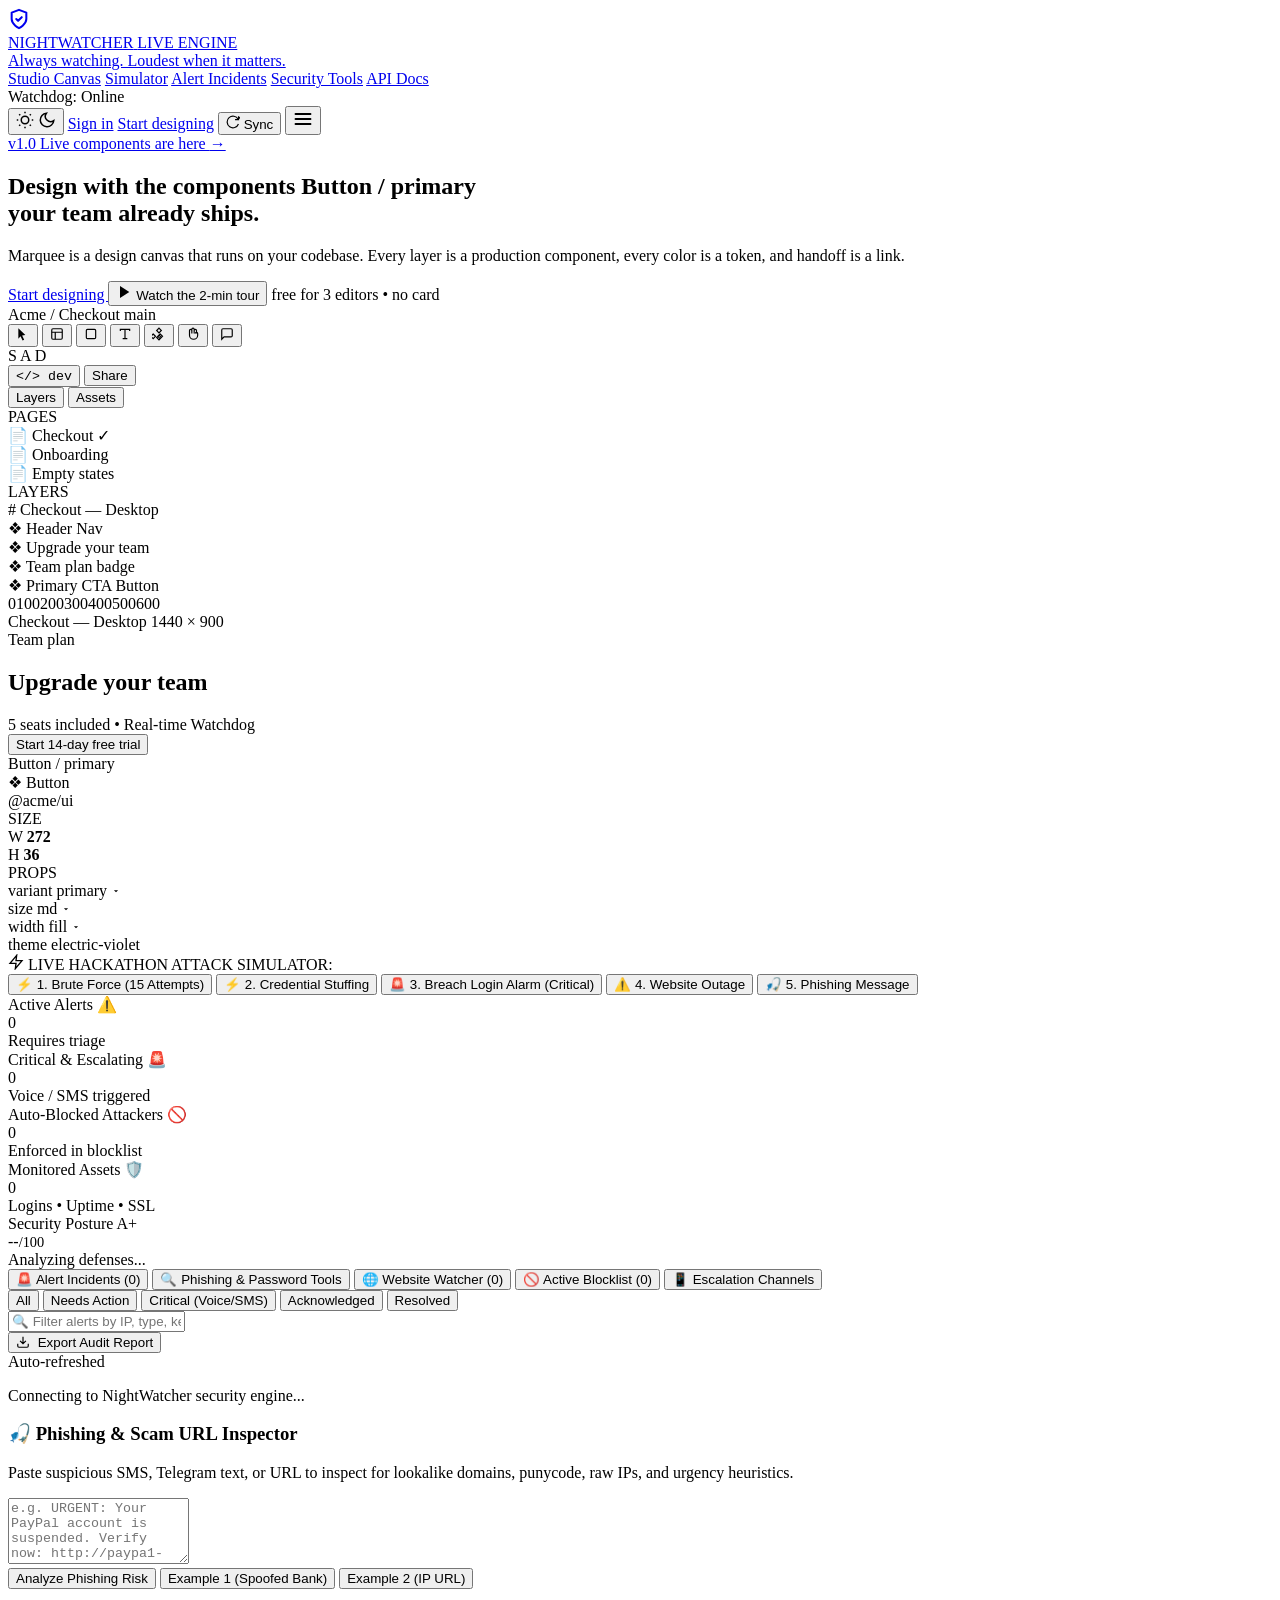
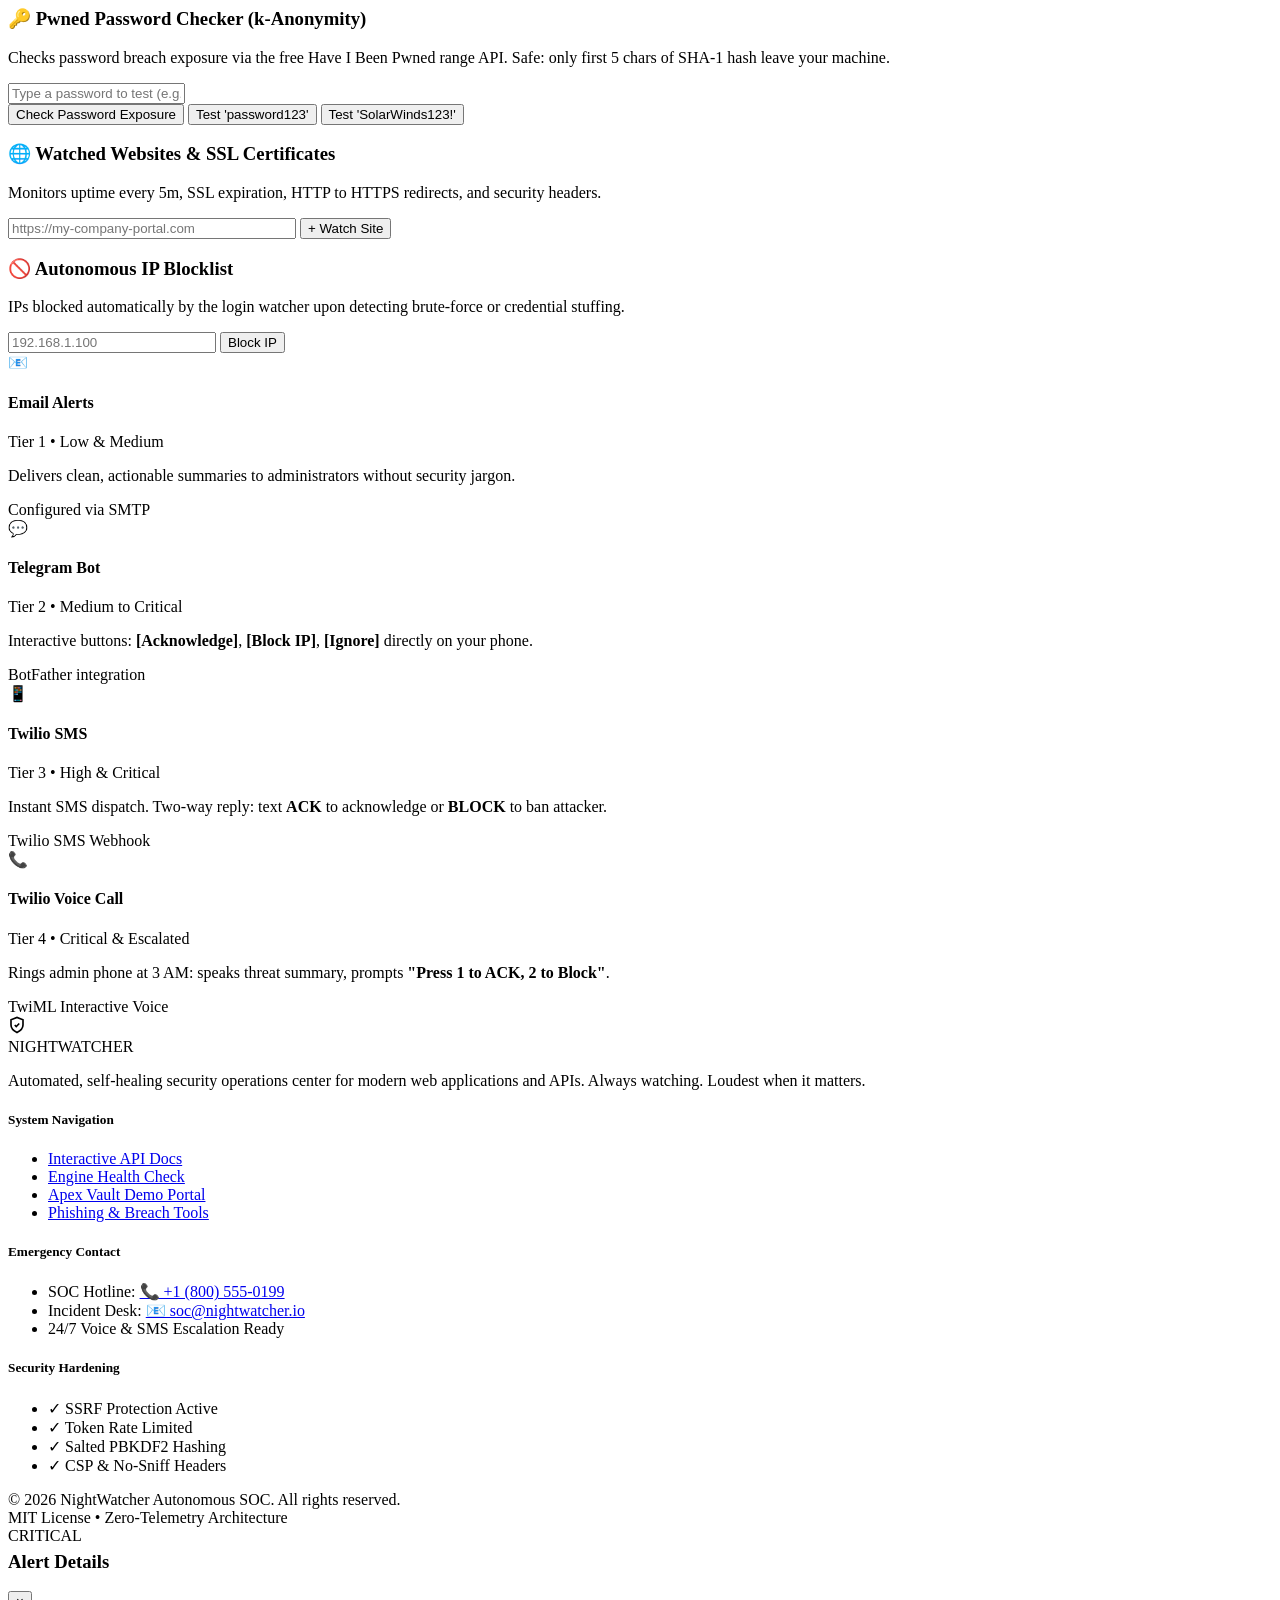
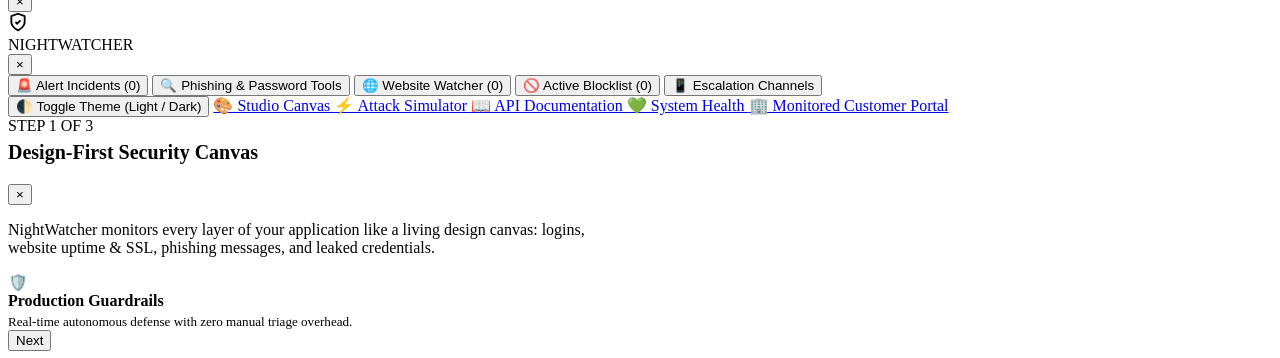
==== commit 8273d59c: "feat: add real-time security posture score and forensics audit report exporter" ====
--- a/app/dashboard/templates/index.html
+++ b/app/dashboard/templates/index.html
@@ -337,6 +337,15 @@
         <div class="metric-value" id="stat-sites">0</div>
         <div class="metric-foot" id="stat-sites-sub">Logins • Uptime • SSL</div>
       </div>
+
+      <div class="metric-card score-card">
+        <div class="metric-header">
+          <span class="metric-title">Security Posture</span>
+          <span class="metric-icon icon-score" id="stat-score-grade">A+</span>
+        </div>
+        <div class="metric-value" id="stat-posture-score">--<span class="score-max" style="font-size: 0.9rem; color: var(--text-muted); font-weight: normal;">/100</span></div>
+        <div class="metric-foot" id="stat-posture-status">Analyzing defenses...</div>
+      </div>
     </section>
 
     <!-- Main Content Navigation Tabs -->
@@ -370,6 +379,12 @@
         </div>
         <div class="search-box">
           <input type="text" id="alert-search-input" placeholder="🔍 Filter alerts by IP, type, keyword..." class="form-input search-input" oninput="handleAlertSearch(this.value)">
+        </div>
+        <div class="action-btn-group">
+          <button class="btn btn-secondary btn-sm export-btn" onclick="exportSecurityReport()" title="Export JSON Forensics & Security Audit Report">
+            <svg viewBox="0 0 24 24" width="14" height="14" fill="none" stroke="currentColor" stroke-width="2" style="vertical-align: -2px; margin-right: 4px;"><path d="M21 15v4a2 2 0 0 1-2 2H5a2 2 0 0 1-2-2v-4M7 10l5 5 5-5M12 15V3"/></svg>
+            Export Audit Report
+          </button>
         </div>
         <div class="feed-status-text" id="feed-last-updated">Auto-refreshed</div>
       </div>
